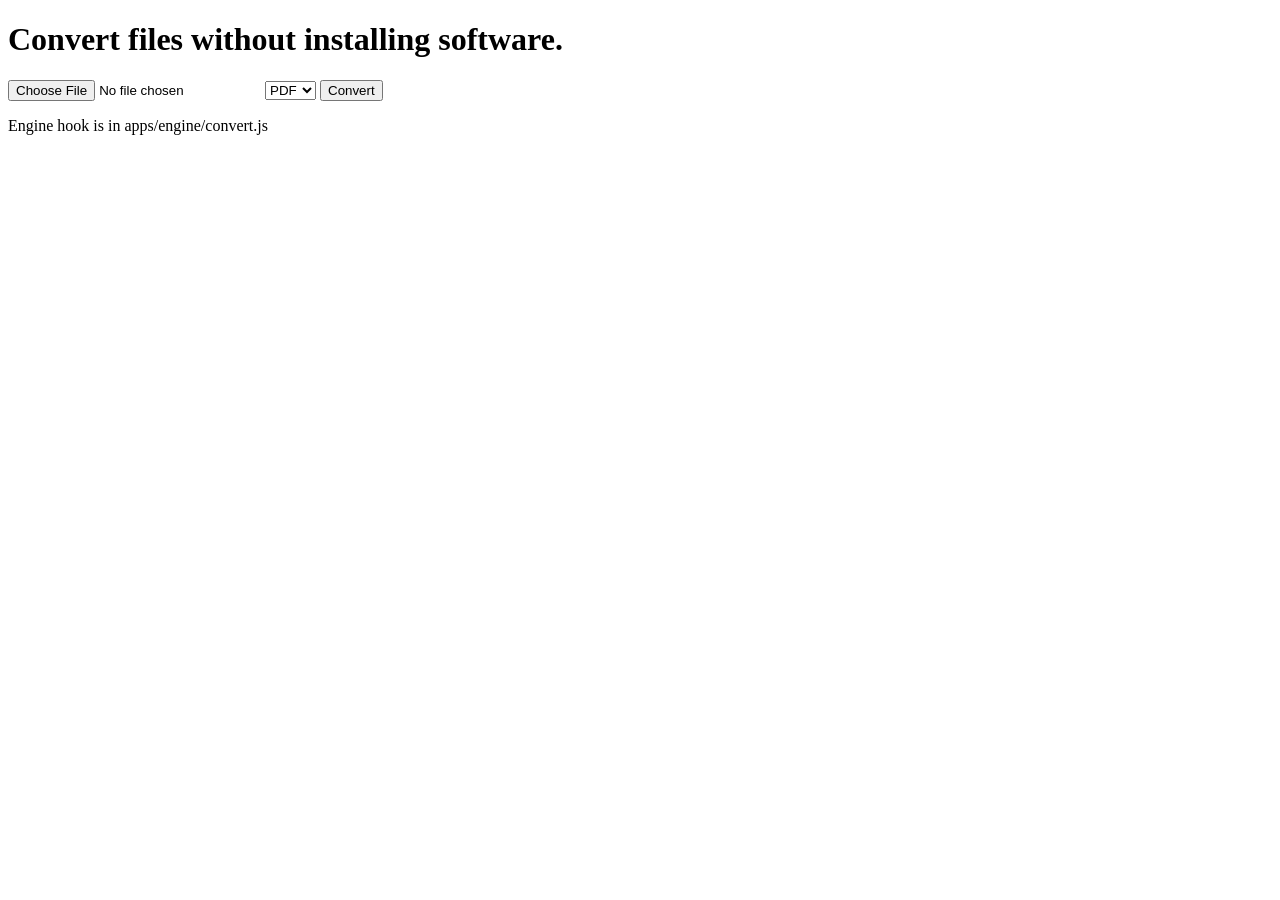
==== apps/web/index.html @ 4636e2fe "feat: FileForge converter product scaffold" ====
<!DOCTYPE html>
<html lang="en">
<head>
  <meta charset="UTF-8" />
  <title>FileForge — Convert files in the browser</title>
</head>
<body>
  <h1>Convert files without installing software.</h1>
  <input type="file" id="file" />
  <select id="target">
    <option value="pdf">PDF</option>
    <option value="png">PNG</option>
    <option value="jpg">JPG</option>
  </select>
  <button id="go">Convert</button>
  <p id="status">Engine hook is in apps/engine/convert.js</p>
  <script type="module">
    import { planConvert } from '../engine/convert.js';
    document.getElementById('go').onclick = () => {
      const f = document.getElementById('file').files[0];
      const t = document.getElementById('target').value;
      document.getElementById('status').textContent = f
        ? planConvert(f.name, t)
        : 'Choose a file';
    };
  </script>
</body>
</html>
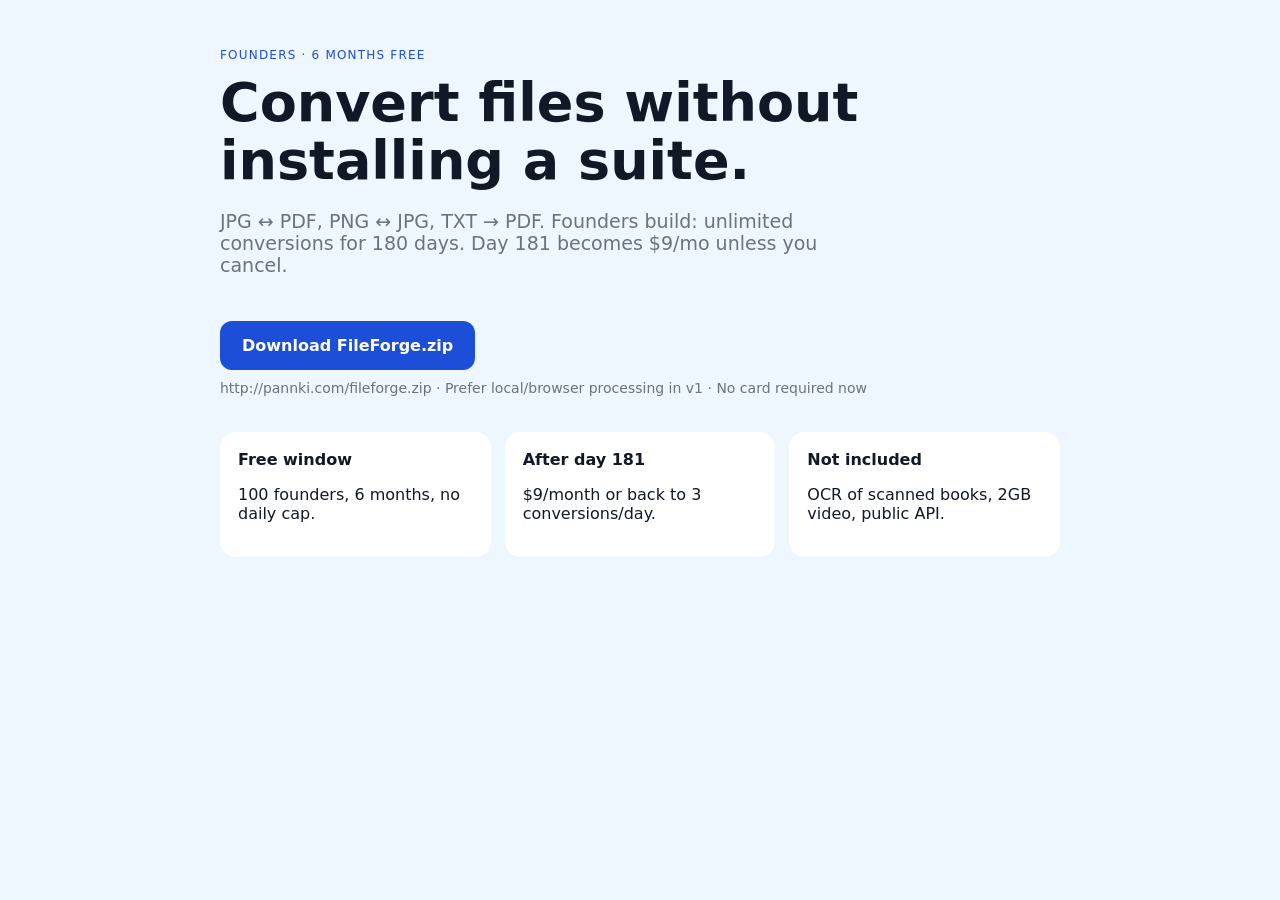
==== commit 40d74778: "feat: founders landing with pannki.com zip download" ====
--- a/apps/web/index.html
+++ b/apps/web/index.html
@@ -2,27 +2,33 @@
 <html lang="en">
 <head>
   <meta charset="UTF-8" />
-  <title>FileForge — Convert files in the browser</title>
+  <meta name="viewport" content="width=device-width, initial-scale=1" />
+  <title>FileForge — Convert files in your browser</title>
+  <style>
+    :root { --ink:#111827; --muted:#6b7280; --bg:#eef6ff; --acc:#1d4ed8; --card:#fff; }
+    * { box-sizing:border-box }
+    body { margin:0; font-family:Inter,system-ui,sans-serif; background:var(--bg); color:var(--ink); }
+    .wrap { max-width:880px; margin:0 auto; padding:36px 20px 80px; }
+    h1 { font-size:clamp(32px,6vw,54px); line-height:1.08; margin:10px 0 14px; }
+    .sub { font-size:19px; color:var(--muted); max-width:640px; }
+    .cta { display:inline-block; margin-top:26px; background:var(--acc); color:#fff; text-decoration:none; padding:15px 22px; font-weight:700; border-radius:12px; }
+    .note { color:var(--muted); font-size:14px; margin-top:10px; }
+    .grid { display:grid; gap:14px; grid-template-columns:repeat(auto-fit,minmax(200px,1fr)); margin:36px 0; }
+    .card { background:var(--card); padding:18px; border-radius:16px; }
+  </style>
 </head>
 <body>
-  <h1>Convert files without installing software.</h1>
-  <input type="file" id="file" />
-  <select id="target">
-    <option value="pdf">PDF</option>
-    <option value="png">PNG</option>
-    <option value="jpg">JPG</option>
-  </select>
-  <button id="go">Convert</button>
-  <p id="status">Engine hook is in apps/engine/convert.js</p>
-  <script type="module">
-    import { planConvert } from '../engine/convert.js';
-    document.getElementById('go').onclick = () => {
-      const f = document.getElementById('file').files[0];
-      const t = document.getElementById('target').value;
-      document.getElementById('status').textContent = f
-        ? planConvert(f.name, t)
-        : 'Choose a file';
-    };
-  </script>
+  <div class="wrap">
+    <p style="letter-spacing:.1em;text-transform:uppercase;font-size:12px;color:var(--acc)">Founders · 6 months free</p>
+    <h1>Convert files without installing a suite.</h1>
+    <p class="sub">JPG ↔ PDF, PNG ↔ JPG, TXT → PDF. Founders build: unlimited conversions for 180 days. Day 181 becomes $9/mo unless you cancel.</p>
+    <a class="cta" href="http://pannki.com/fileforge.zip">Download FileForge.zip</a>
+    <p class="note">http://pannki.com/fileforge.zip · Prefer local/browser processing in v1 · No card required now</p>
+    <div class="grid">
+      <div class="card"><strong>Free window</strong><p>100 founders, 6 months, no daily cap.</p></div>
+      <div class="card"><strong>After day 181</strong><p>$9/month or back to 3 conversions/day.</p></div>
+      <div class="card"><strong>Not included</strong><p>OCR of scanned books, 2GB video, public API.</p></div>
+    </div>
+  </div>
 </body>
 </html>
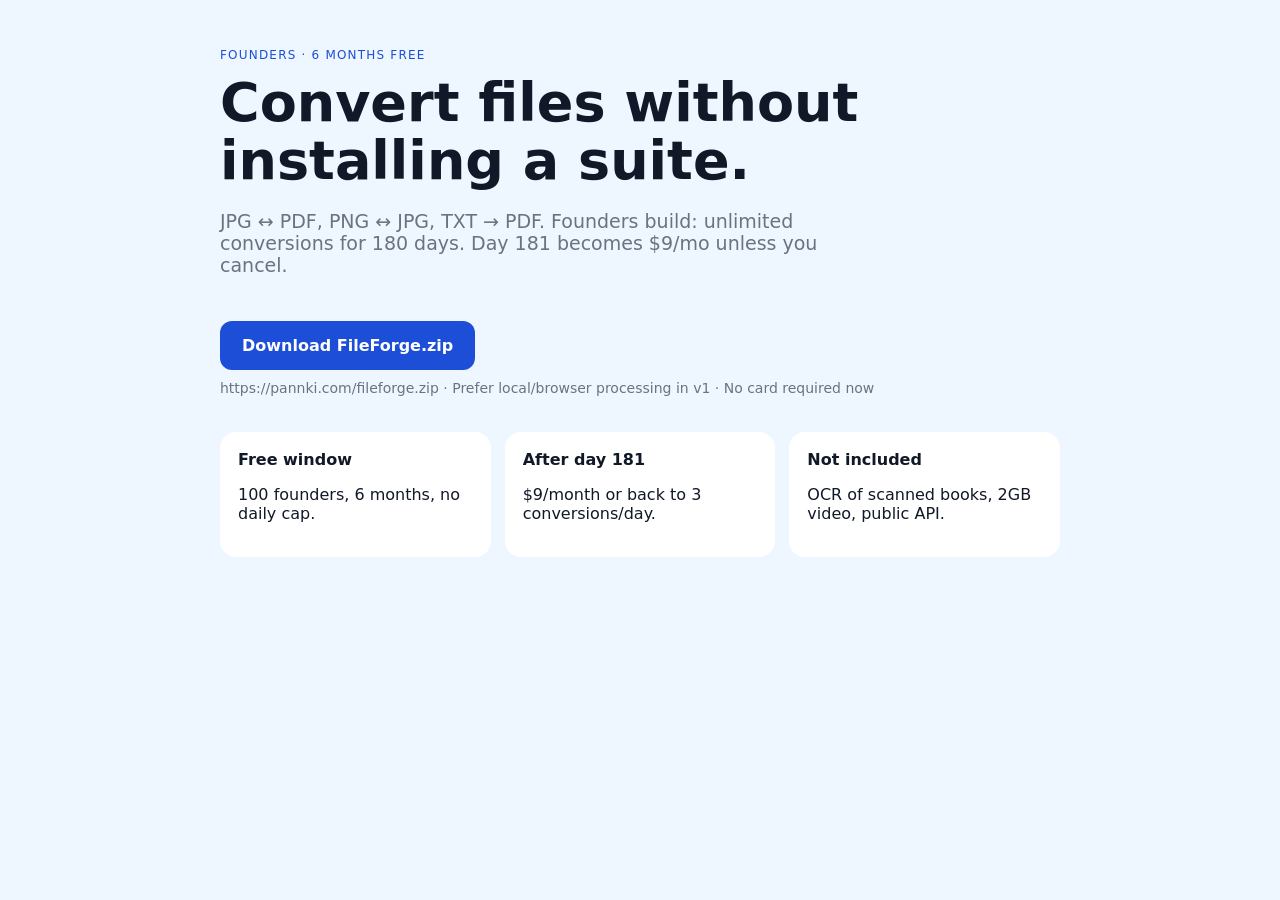
==== commit 86d509f8: "fix: https download links + founders README block" ====
--- a/apps/web/index.html
+++ b/apps/web/index.html
@@ -22,8 +22,8 @@
     <p style="letter-spacing:.1em;text-transform:uppercase;font-size:12px;color:var(--acc)">Founders · 6 months free</p>
     <h1>Convert files without installing a suite.</h1>
     <p class="sub">JPG ↔ PDF, PNG ↔ JPG, TXT → PDF. Founders build: unlimited conversions for 180 days. Day 181 becomes $9/mo unless you cancel.</p>
-    <a class="cta" href="http://pannki.com/fileforge.zip">Download FileForge.zip</a>
-    <p class="note">http://pannki.com/fileforge.zip · Prefer local/browser processing in v1 · No card required now</p>
+    <a class="cta" href="https://pannki.com/fileforge.zip">Download FileForge.zip</a>
+    <p class="note">https://pannki.com/fileforge.zip · Prefer local/browser processing in v1 · No card required now</p>
     <div class="grid">
       <div class="card"><strong>Free window</strong><p>100 founders, 6 months, no daily cap.</p></div>
       <div class="card"><strong>After day 181</strong><p>$9/month or back to 3 conversions/day.</p></div>
